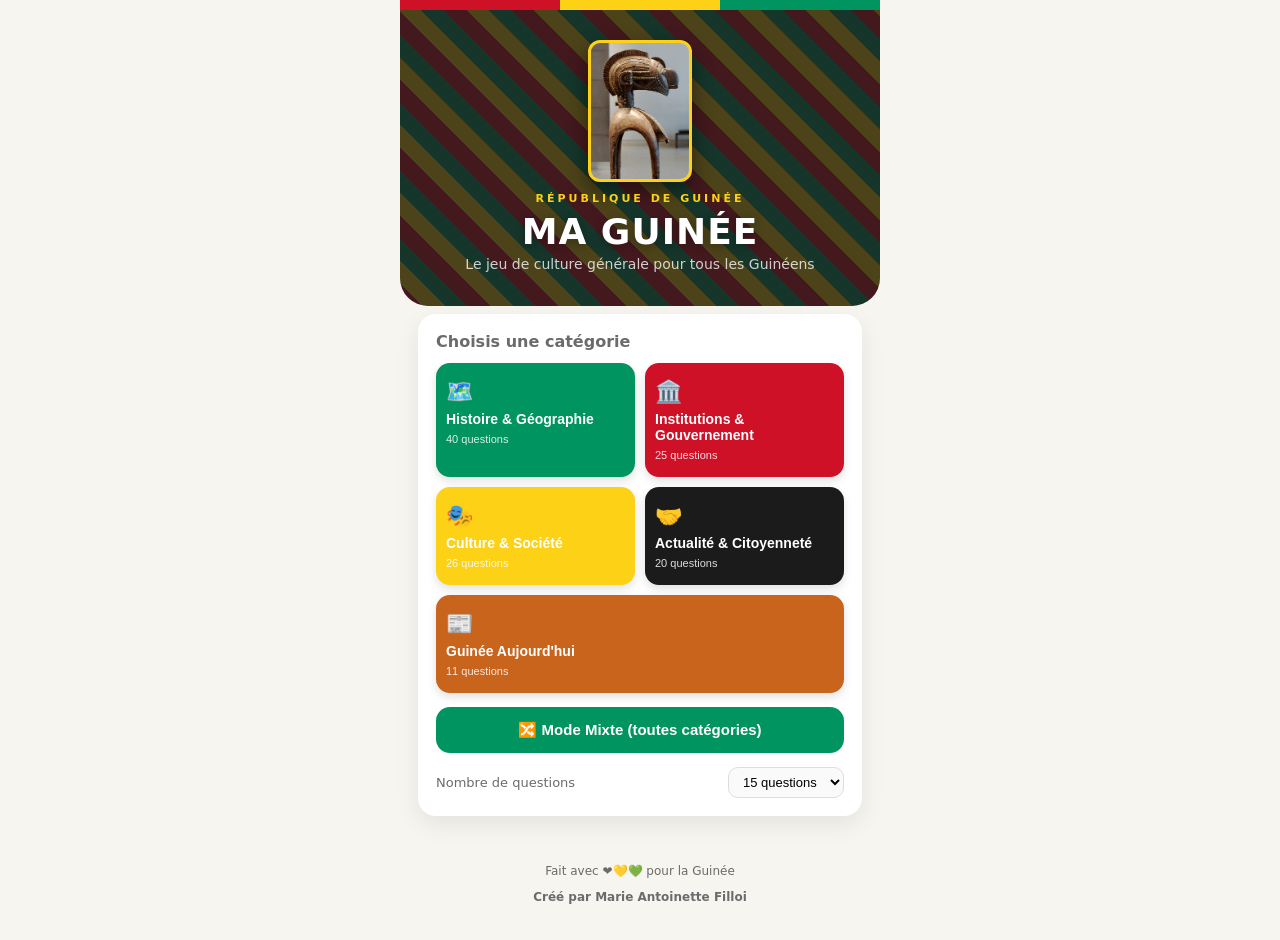
==== index.html @ 1d5f9b4f "Ajoute un bouton Partager mon score sur l'ecran de resultats Utilise l'API de partage native du tele" ====
<!DOCTYPE html>
<html lang="fr">
<head>
<meta charset="UTF-8" />
<meta name="viewport" content="width=device-width, initial-scale=1, viewport-fit=cover" />
<title>MA GUINÉE — Jeu de culture générale</title>
<meta name="description" content="Jeu de culture générale sur la Guinée : histoire, géographie, institutions, culture et citoyenneté." />
<meta name="theme-color" content="#009460" />
<link rel="manifest" href="manifest.json" />
<link rel="icon" href="icons/icon.png" type="image/png" />
<link rel="apple-touch-icon" href="icons/icon.png" />
<link rel="stylesheet" href="style.css" />
</head>
<body>

<div id="app">

  <!-- ===== ÉCRAN ACCUEIL ===== -->
  <section id="screen-home" class="screen active">
    <div class="flagbar" aria-hidden="true"></div>
    <header class="home-header">
      <div class="hero-pattern" aria-hidden="true"></div>
      <div class="emblem-badge">
        <img class="emblem-photo" src="icons/nimba.jpg" alt="Masque Nimba (D'mba), peuple Baga, symbole culturel de la Guinée" loading="eager" />
      </div>
      <p class="eyebrow">RÉPUBLIQUE DE GUINÉE</p>
      <h1>MA GUINÉE</h1>
      <p class="tagline">Le jeu de culture générale pour tous les Guinéens</p>
    </header>

    <div class="home-card">
      <h2>Choisis une catégorie</h2>
      <div id="category-grid" class="category-grid"></div>

      <button id="btn-mixte" class="btn btn-primary btn-block">🔀 Mode Mixte (toutes catégories)</button>

      <div class="options-row">
        <label for="select-length">Nombre de questions</label>
        <select id="select-length">
          <option value="10">10 questions</option>
          <option value="15" selected>15 questions</option>
          <option value="20">20 questions</option>
        </select>
      </div>
    </div>

    <div id="scoreboard" class="scoreboard"></div>

    <footer class="home-footer">
      <p>Fait avec ❤️💛💚 pour la Guinée</p>
      <p class="credit">Créé par Marie Antoinette Filloi</p>
    </footer>
  </section>

  <!-- ===== ÉCRAN QUIZ ===== -->
  <section id="screen-quiz" class="screen">
    <div class="quiz-top">
      <button id="btn-quit" class="btn-icon" aria-label="Quitter">✕</button>
      <div class="progress-wrap">
        <div class="progress-bar"><div id="progress-fill" class="progress-fill"></div></div>
        <div id="progress-label" class="progress-label">Question 1/15</div>
      </div>
      <div id="timer" class="timer">20</div>
    </div>

    <div class="quiz-body">
      <div id="quiz-category-tag" class="category-tag"></div>
      <h2 id="question-text" class="question-text"></h2>
      <div id="choices" class="choices"></div>
      <div id="explain" class="explain hidden"></div>
    </div>

    <div class="quiz-bottom">
      <div id="score-live" class="score-live">Score : 0</div>
      <button id="btn-next" class="btn btn-primary" disabled>Suivant →</button>
    </div>
  </section>

  <!-- ===== ÉCRAN RÉSULTATS ===== -->
  <section id="screen-results" class="screen">
    <div class="results-card">
      <div id="result-badge" class="result-badge">🏆</div>
      <h2 id="result-title">Bravo !</h2>
      <p id="result-score" class="result-score">0 / 0</p>
      <p id="result-message" class="result-message"></p>

      <div id="review-list" class="review-list"></div>

      <div class="results-actions">
        <button id="btn-share" class="btn btn-share btn-block">📤 Partager mon score</button>
        <button id="btn-replay" class="btn btn-primary btn-block">🔁 Rejouer</button>
        <button id="btn-home" class="btn btn-ghost btn-block">🏠 Accueil</button>
      </div>
    </div>
  </section>

</div>

<script src="questions.js"></script>
<script src="app.js"></script>
</body>
</html>
---- style.css ----
:root {
  --red: #CE1126;
  --yellow: #FCD116;
  --green: #009460;
  --ink: #1b1b1b;
  --bg: #f7f5f0;
  --card: #ffffff;
  --muted: #6b6b6b;
  --radius: 18px;
  --shadow: 0 8px 24px rgba(0,0,0,0.08);
}

* { box-sizing: border-box; }

html, body {
  margin: 0;
  padding: 0;
  background: var(--bg);
  color: var(--ink);
  font-family: "Segoe UI", system-ui, -apple-system, Roboto, Helvetica, Arial, sans-serif;
  -webkit-tap-highlight-color: transparent;
}

#app {
  max-width: 480px;
  margin: 0 auto;
  min-height: 100vh;
  display: flex;
  flex-direction: column;
  position: relative;
}

.screen {
  display: none;
  flex: 1;
  flex-direction: column;
  padding: 0 18px 24px;
  animation: fadeIn .25s ease;
}
.screen.active { display: flex; }

@keyframes fadeIn {
  from { opacity: 0; transform: translateY(6px); }
  to { opacity: 1; transform: translateY(0); }
}

/* ===== HOME ===== */
.flagbar {
  height: 10px;
  margin: 0 -18px;
  background: linear-gradient(to right, var(--red) 0 33.33%, var(--yellow) 33.33% 66.66%, var(--green) 66.66% 100%);
}

.home-header {
  position: relative;
  overflow: hidden;
  text-align: center;
  margin: 0 -18px;
  padding: 30px 18px 34px;
  background: var(--ink);
  border-radius: 0 0 28px 28px;
  isolation: isolate;
}
.hero-pattern {
  position: absolute;
  inset: 0;
  opacity: 0.22;
  background-image: repeating-linear-gradient(
    45deg,
    var(--red) 0 16px,
    var(--yellow) 16px 32px,
    var(--green) 32px 48px
  );
}
.emblem-badge {
  position: relative;
  z-index: 1;
  width: 104px;
  height: 142px;
  margin: 0 auto 10px;
  border-radius: 12px;
  background: #e9dcc0;
  border: 3px solid var(--yellow);
  box-shadow: 0 8px 20px rgba(0,0,0,0.45), inset 0 0 0 2px rgba(0,0,0,0.12);
  overflow: hidden;
}
.emblem-photo {
  width: 100%;
  height: 100%;
  object-fit: cover;
  object-position: 50% 22%;
  display: block;
}
.eyebrow {
  position: relative;
  z-index: 1;
  margin: 0;
  color: var(--yellow);
  font-size: 11px;
  font-weight: 700;
  letter-spacing: 3px;
}
.home-header h1 {
  position: relative;
  z-index: 1;
  font-size: 32px;
  letter-spacing: 1px;
  margin: 6px 0 4px;
  color: #fff;
  text-shadow: 0 2px 10px rgba(0,0,0,0.3);
}
.home-header .tagline {
  position: relative;
  z-index: 1;
  margin: 0;
  color: rgba(255,255,255,0.78);
  font-size: 14px;
}

.home-card {
  background: var(--card);
  border-radius: var(--radius);
  box-shadow: var(--shadow);
  padding: 18px;
  margin-top: 8px;
}
.home-card h2 {
  margin: 0 0 12px;
  font-size: 16px;
  color: var(--muted);
  font-weight: 600;
}

.category-grid {
  display: grid;
  grid-template-columns: 1fr 1fr;
  gap: 10px;
  margin-bottom: 14px;
}
.category-btn {
  border: none;
  border-radius: 14px;
  padding: 16px 10px;
  text-align: left;
  cursor: pointer;
  color: #fff;
  font-weight: 700;
  font-size: 14px;
  display: flex;
  flex-direction: column;
  gap: 6px;
  transition: transform .12s ease, box-shadow .12s ease;
  box-shadow: 0 4px 10px rgba(0,0,0,0.12);
}
.category-btn:active { transform: scale(0.96); }
.category-btn .cat-icon { font-size: 22px; }
.category-btn .cat-count {
  font-weight: 400;
  font-size: 11px;
  opacity: 0.85;
}
.category-grid > .category-btn:last-child:nth-child(odd) {
  grid-column: 1 / -1;
}

.btn {
  border: none;
  border-radius: 14px;
  padding: 14px 18px;
  font-size: 15px;
  font-weight: 700;
  cursor: pointer;
  transition: transform .1s ease, opacity .15s ease;
}
.btn:active { transform: scale(0.97); }
.btn-block { width: 100%; }
.btn-primary {
  background: var(--green);
  color: #fff;
}
.btn-primary:disabled {
  opacity: 0.4;
  cursor: not-allowed;
}
.btn-ghost {
  background: transparent;
  color: var(--ink);
  border: 2px solid #e2e2e2;
  margin-top: 10px;
}
.btn-share {
  background: #25D366;
  color: #fff;
}

#btn-mixte { margin-bottom: 14px; }

.options-row {
  display: flex;
  align-items: center;
  justify-content: space-between;
  font-size: 13px;
  color: var(--muted);
}
.options-row select {
  border: 1px solid #ddd;
  border-radius: 10px;
  padding: 6px 10px;
  font-size: 13px;
  background: #fafafa;
}

.scoreboard {
  margin-top: 16px;
  display: flex;
  flex-direction: column;
  gap: 8px;
}
.score-row {
  display: flex;
  justify-content: space-between;
  background: var(--card);
  border-radius: 12px;
  padding: 10px 14px;
  font-size: 13px;
  box-shadow: var(--shadow);
}
.score-row strong { color: var(--green); }

.home-footer {
  margin-top: auto;
  text-align: center;
  padding-top: 20px;
  color: var(--muted);
  font-size: 12px;
}
.home-footer .credit {
  margin-top: 2px;
  font-weight: 600;
}

/* ===== QUIZ ===== */
.quiz-top {
  display: flex;
  align-items: center;
  gap: 10px;
  padding: 16px 0 10px;
}
.btn-icon {
  background: #eee;
  border: none;
  border-radius: 50%;
  width: 34px;
  height: 34px;
  font-size: 15px;
  cursor: pointer;
  flex-shrink: 0;
}
.progress-wrap { flex: 1; }
.progress-bar {
  background: #e7e7e7;
  border-radius: 8px;
  height: 8px;
  overflow: hidden;
}
.progress-fill {
  background: var(--green);
  height: 100%;
  width: 0%;
  transition: width .3s ease;
}
.progress-label {
  font-size: 11px;
  color: var(--muted);
  margin-top: 4px;
}
.timer {
  width: 36px;
  height: 36px;
  border-radius: 50%;
  background: var(--yellow);
  color: var(--ink);
  display: flex;
  align-items: center;
  justify-content: center;
  font-weight: 800;
  font-size: 13px;
  flex-shrink: 0;
}
.timer.low {
  background: var(--red);
  color: #fff;
}

.quiz-body { flex: 1; padding-top: 6px; }
.category-tag {
  display: inline-block;
  font-size: 11px;
  font-weight: 700;
  padding: 4px 10px;
  border-radius: 20px;
  background: #eee;
  color: var(--muted);
  margin-bottom: 10px;
}
.question-text {
  font-size: 20px;
  line-height: 1.35;
  margin: 0 0 18px;
}

.choices {
  display: flex;
  flex-direction: column;
  gap: 10px;
}
.choice-btn {
  text-align: left;
  background: var(--card);
  border: 2px solid #e8e8e8;
  border-radius: 14px;
  padding: 14px 16px;
  font-size: 15px;
  cursor: pointer;
  box-shadow: 0 2px 6px rgba(0,0,0,0.04);
  transition: border-color .15s ease, background .15s ease;
}
.choice-btn:active { transform: scale(0.98); }
.choice-btn.correct {
  background: rgba(0,148,96,0.12);
  border-color: var(--green);
  font-weight: 700;
}
.choice-btn.wrong {
  background: rgba(206,17,38,0.1);
  border-color: var(--red);
  font-weight: 700;
}
.choice-btn.disabled { pointer-events: none; opacity: 0.85; }

.explain {
  margin-top: 14px;
  background: #fff9e6;
  border: 1px solid var(--yellow);
  border-radius: 12px;
  padding: 10px 14px;
  font-size: 13px;
  color: #6b5700;
}
.explain.hidden { display: none; }

.quiz-bottom {
  display: flex;
  align-items: center;
  justify-content: space-between;
  padding-top: 16px;
  gap: 12px;
}
.score-live {
  font-size: 13px;
  color: var(--muted);
  font-weight: 600;
}

/* ===== RESULTS ===== */
#screen-results { justify-content: center; }
.results-card {
  background: var(--card);
  border-radius: var(--radius);
  box-shadow: var(--shadow);
  padding: 26px 20px;
  text-align: center;
}
.result-badge { font-size: 54px; }
#result-title { margin: 6px 0 2px; }
.result-score {
  font-size: 32px;
  font-weight: 800;
  color: var(--green);
  margin: 4px 0;
}
.result-message {
  color: var(--muted);
  font-size: 14px;
  margin-bottom: 18px;
}

.review-list {
  text-align: left;
  max-height: 260px;
  overflow-y: auto;
  margin-bottom: 18px;
  display: flex;
  flex-direction: column;
  gap: 8px;
}
.review-item {
  border-radius: 10px;
  padding: 8px 12px;
  font-size: 12px;
  background: #f5f5f5;
}
.review-item.ok { border-left: 4px solid var(--green); }
.review-item.ko { border-left: 4px solid var(--red); }
.review-item .q { font-weight: 600; margin-bottom: 2px; }
.review-item .a { color: var(--muted); }

@media (min-width: 420px) {
  .home-header h1 { font-size: 36px; }
}
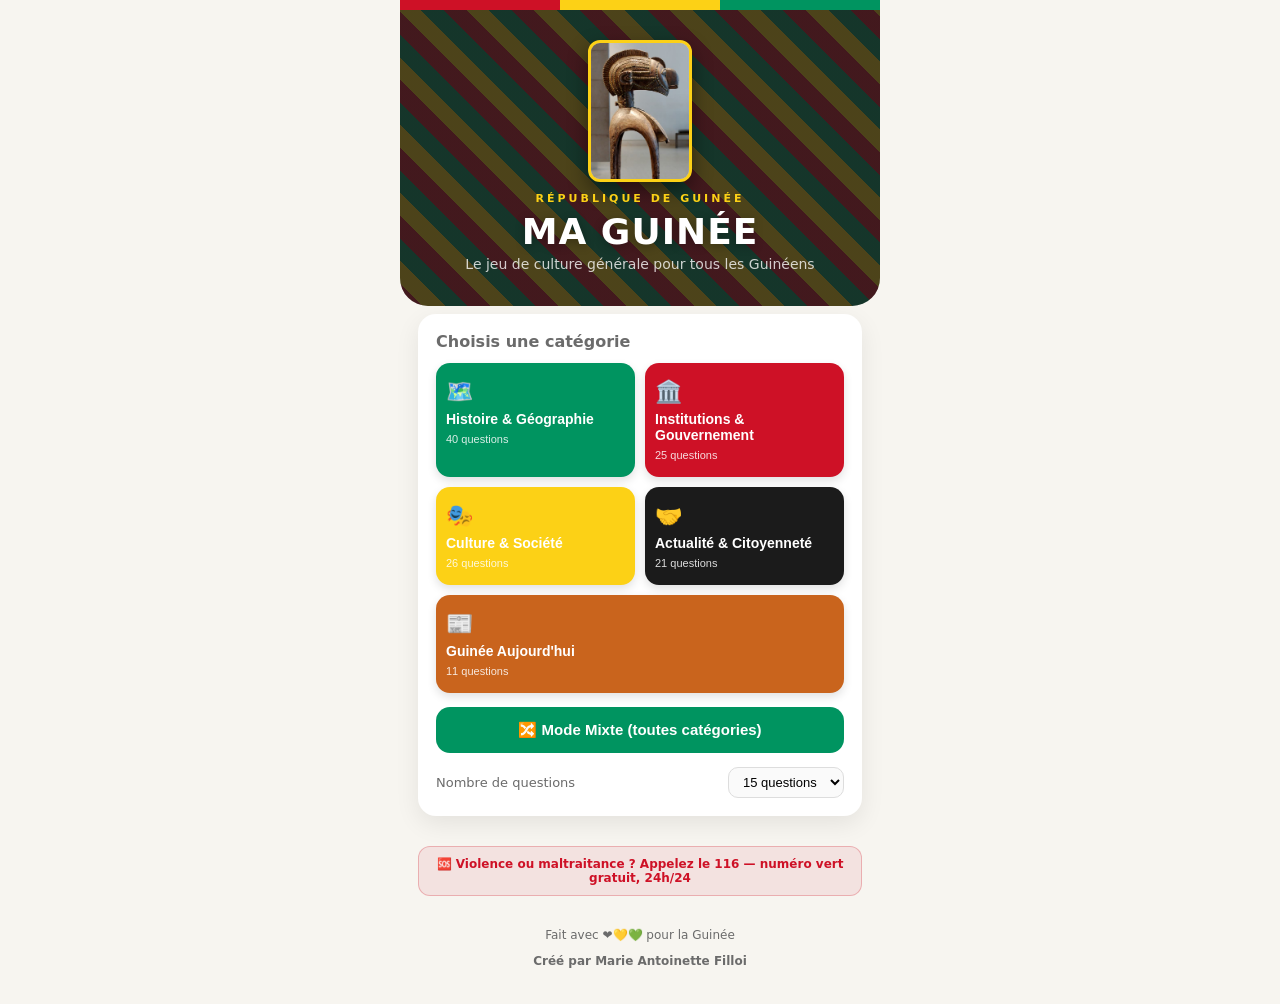
==== commit c99bc9d8: "Ajoute le numero vert 116 (violences/maltraitance) Affiche en permanence sur l'ecran d'accueil et aj" ====
--- a/index.html
+++ b/index.html
@@ -45,6 +45,10 @@
     </div>
 
     <div id="scoreboard" class="scoreboard"></div>
+
+    <div class="helpline">
+      🆘 Violence ou maltraitance ? Appelez le <strong>116</strong> — numéro vert gratuit, 24h/24
+    </div>
 
     <footer class="home-footer">
       <p>Fait avec ❤️💛💚 pour la Guinée</p>
--- a/style.css
+++ b/style.css
@@ -227,6 +227,18 @@
 }
 .score-row strong { color: var(--green); }
 
+.helpline {
+  margin-top: 14px;
+  background: rgba(206,17,38,0.08);
+  border: 1px solid rgba(206,17,38,0.25);
+  color: var(--red);
+  border-radius: 12px;
+  padding: 10px 14px;
+  font-size: 12px;
+  text-align: center;
+  font-weight: 600;
+}
+
 .home-footer {
   margin-top: auto;
   text-align: center;
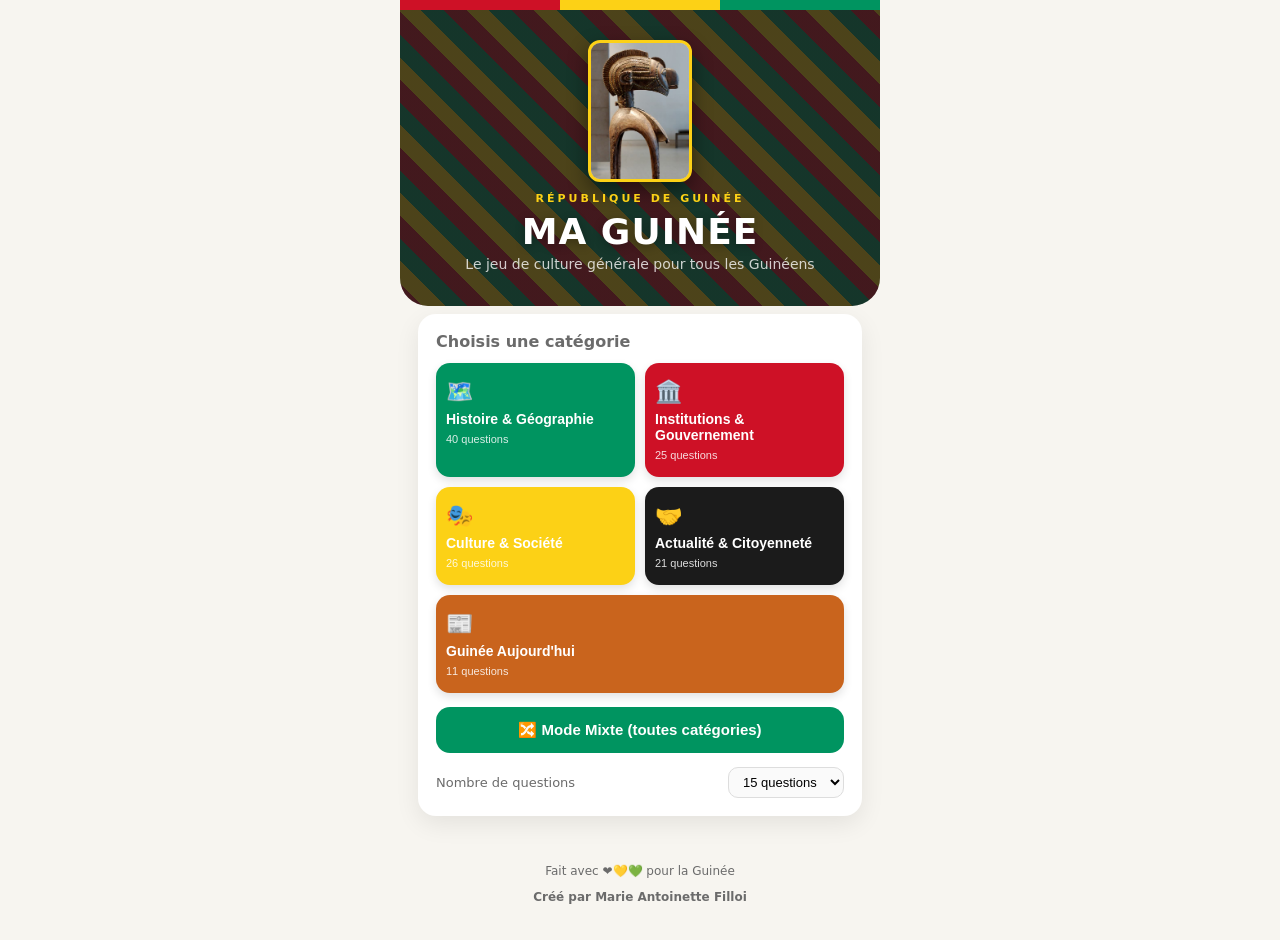
==== commit 313c43fe: "Retire l'encart 116 de la page d'accueil Le numero reste uniquement dans la question du quiz, comme " ====
--- a/index.html
+++ b/index.html
@@ -45,10 +45,6 @@
     </div>
 
     <div id="scoreboard" class="scoreboard"></div>
-
-    <div class="helpline">
-      🆘 Violence ou maltraitance ? Appelez le <strong>116</strong> — numéro vert gratuit, 24h/24
-    </div>
 
     <footer class="home-footer">
       <p>Fait avec ❤️💛💚 pour la Guinée</p>
--- a/style.css
+++ b/style.css
@@ -227,18 +227,6 @@
 }
 .score-row strong { color: var(--green); }
 
-.helpline {
-  margin-top: 14px;
-  background: rgba(206,17,38,0.08);
-  border: 1px solid rgba(206,17,38,0.25);
-  color: var(--red);
-  border-radius: 12px;
-  padding: 10px 14px;
-  font-size: 12px;
-  text-align: center;
-  font-weight: 600;
-}
-
 .home-footer {
   margin-top: auto;
   text-align: center;
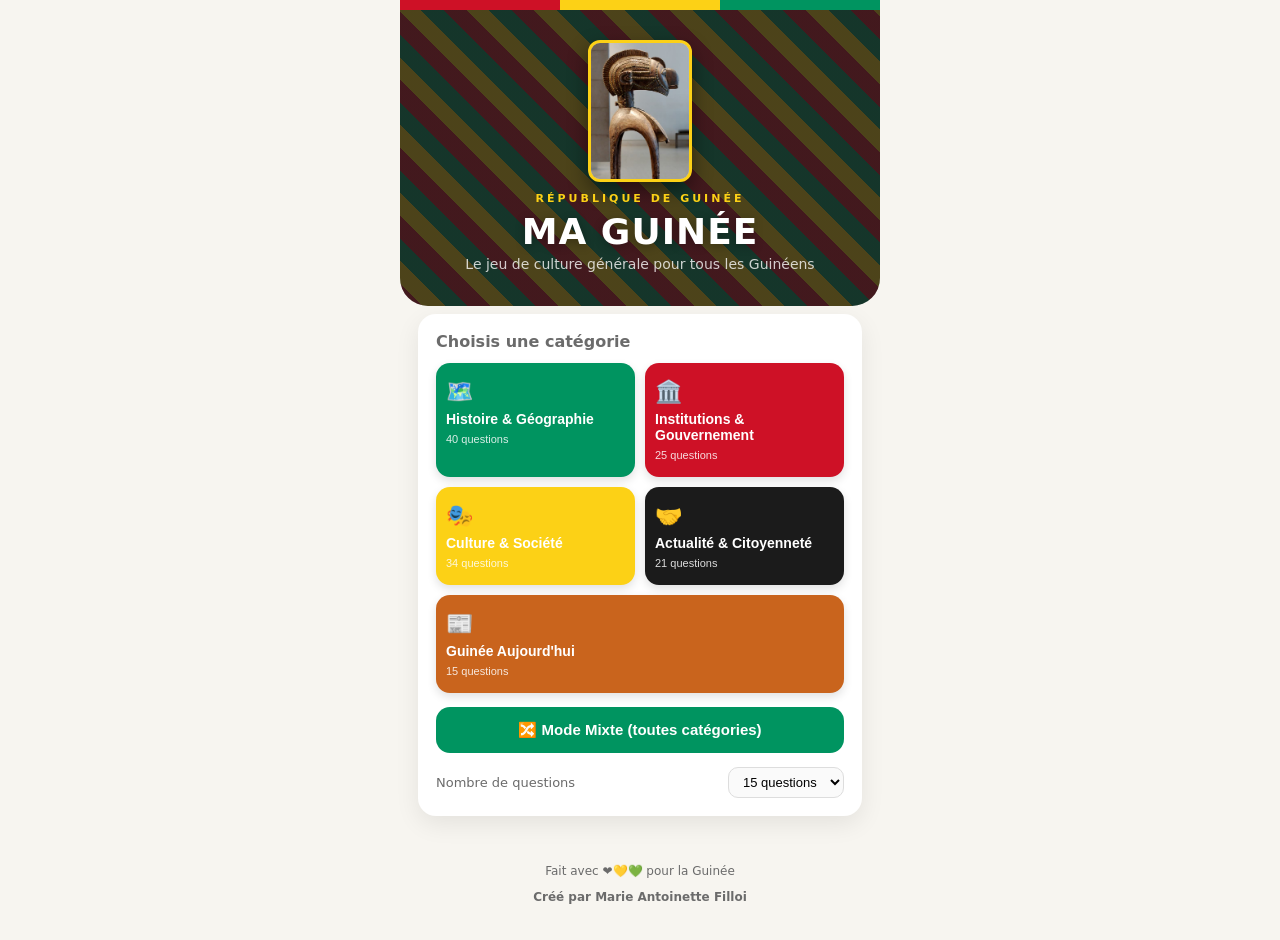
==== commit a81c7ee5: "Ajoute une derniere chance de 10s avant de compter une question comme ratee Si le temps initial (20s" ====
--- a/index.html
+++ b/index.html
@@ -66,6 +66,7 @@
     <div class="quiz-body">
       <div id="quiz-category-tag" class="category-tag"></div>
       <h2 id="question-text" class="question-text"></h2>
+      <div id="last-chance" class="last-chance hidden">⏳ Dernière chance ! Réponds vite.</div>
       <div id="choices" class="choices"></div>
       <div id="explain" class="explain hidden"></div>
     </div>
--- a/style.css
+++ b/style.css
@@ -349,6 +349,24 @@
 }
 .explain.hidden { display: none; }
 
+.last-chance {
+  margin-bottom: 12px;
+  padding: 8px 14px;
+  border-radius: 10px;
+  background: rgba(206,17,38,0.12);
+  color: var(--red);
+  font-weight: 700;
+  font-size: 13px;
+  text-align: center;
+  animation: pulse 1s infinite;
+}
+.last-chance.hidden { display: none; }
+
+@keyframes pulse {
+  0%, 100% { opacity: 1; }
+  50% { opacity: 0.5; }
+}
+
 .quiz-bottom {
   display: flex;
   align-items: center;
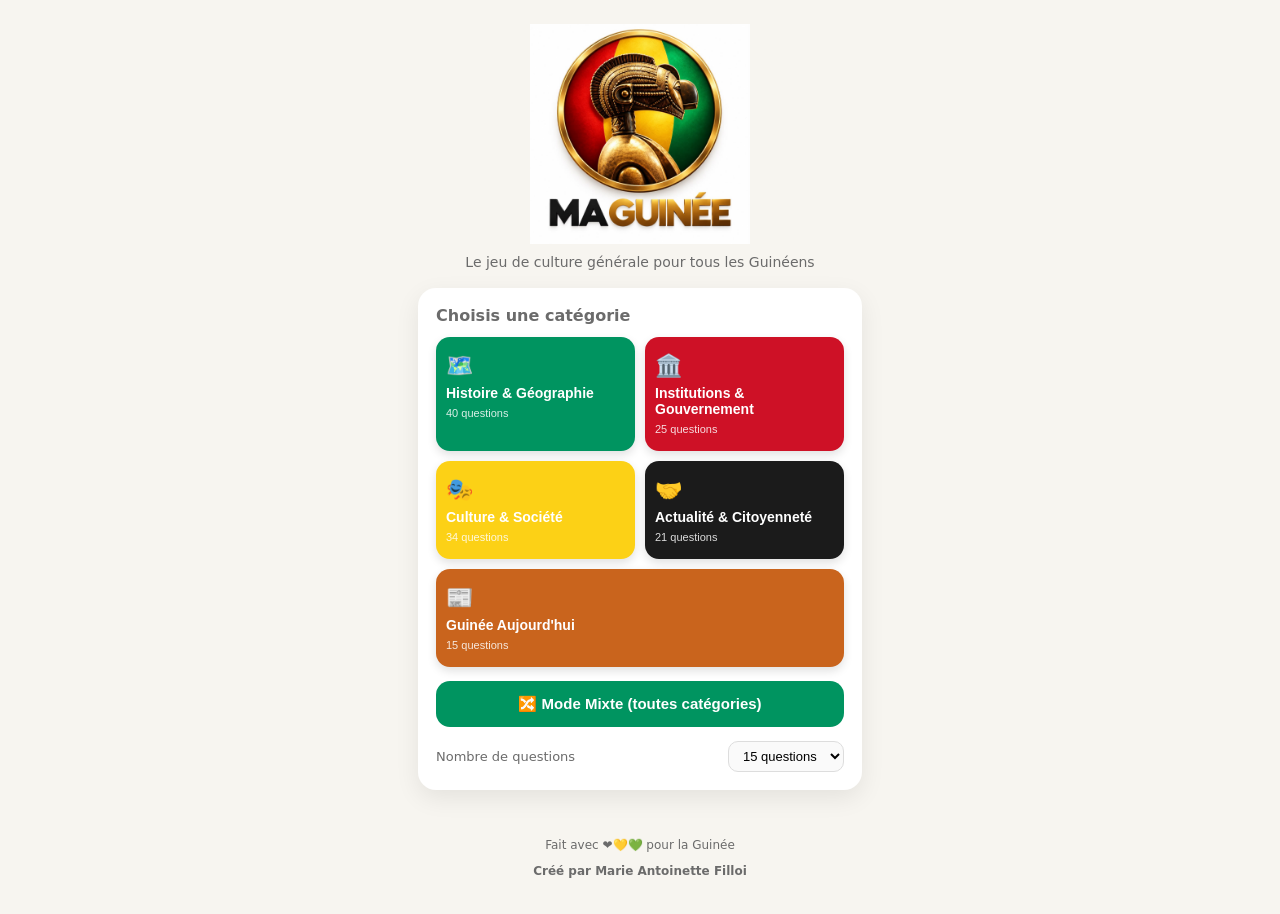
==== commit 5dc69589: "Utilise le logo fourni par l'utilisatrice (medaillon + texte) Remplace le badge/texte generes par l'" ====
--- a/index.html
+++ b/index.html
@@ -17,14 +17,8 @@
 
   <!-- ===== ÉCRAN ACCUEIL ===== -->
   <section id="screen-home" class="screen active">
-    <div class="flagbar" aria-hidden="true"></div>
     <header class="home-header">
-      <div class="hero-pattern" aria-hidden="true"></div>
-      <div class="emblem-badge">
-        <img class="emblem-photo" src="icons/nimba.jpg" alt="Masque Nimba (D'mba), peuple Baga, symbole culturel de la Guinée" loading="eager" />
-      </div>
-      <p class="eyebrow">RÉPUBLIQUE DE GUINÉE</p>
-      <h1>MA GUINÉE</h1>
+      <img class="logo-full" src="icons/logo-full.jpg" alt="MA GUINÉE" loading="eager" />
       <p class="tagline">Le jeu de culture générale pour tous les Guinéens</p>
     </header>
 
--- a/style.css
+++ b/style.css
@@ -45,75 +45,20 @@
 }
 
 /* ===== HOME ===== */
-.flagbar {
-  height: 10px;
-  margin: 0 -18px;
-  background: linear-gradient(to right, var(--red) 0 33.33%, var(--yellow) 33.33% 66.66%, var(--green) 66.66% 100%);
-}
-
 .home-header {
-  position: relative;
-  overflow: hidden;
   text-align: center;
-  margin: 0 -18px;
-  padding: 30px 18px 34px;
-  background: var(--ink);
-  border-radius: 0 0 28px 28px;
-  isolation: isolate;
-}
-.hero-pattern {
-  position: absolute;
-  inset: 0;
-  opacity: 0.22;
-  background-image: repeating-linear-gradient(
-    45deg,
-    var(--red) 0 16px,
-    var(--yellow) 16px 32px,
-    var(--green) 32px 48px
-  );
-}
-.emblem-badge {
-  position: relative;
-  z-index: 1;
-  width: 104px;
-  height: 142px;
-  margin: 0 auto 10px;
-  border-radius: 12px;
-  background: #e9dcc0;
-  border: 3px solid var(--yellow);
-  box-shadow: 0 8px 20px rgba(0,0,0,0.45), inset 0 0 0 2px rgba(0,0,0,0.12);
-  overflow: hidden;
-}
-.emblem-photo {
-  width: 100%;
-  height: 100%;
-  object-fit: cover;
-  object-position: 50% 22%;
+  padding: 24px 18px 10px;
+}
+.logo-full {
+  width: 220px;
+  max-width: 70%;
+  height: auto;
   display: block;
-}
-.eyebrow {
-  position: relative;
-  z-index: 1;
-  margin: 0;
-  color: var(--yellow);
-  font-size: 11px;
-  font-weight: 700;
-  letter-spacing: 3px;
-}
-.home-header h1 {
-  position: relative;
-  z-index: 1;
-  font-size: 32px;
-  letter-spacing: 1px;
-  margin: 6px 0 4px;
-  color: #fff;
-  text-shadow: 0 2px 10px rgba(0,0,0,0.3);
+  margin: 0 auto;
 }
 .home-header .tagline {
-  position: relative;
-  z-index: 1;
-  margin: 0;
-  color: rgba(255,255,255,0.78);
+  margin: 10px 0 0;
+  color: var(--muted);
   font-size: 14px;
 }
 
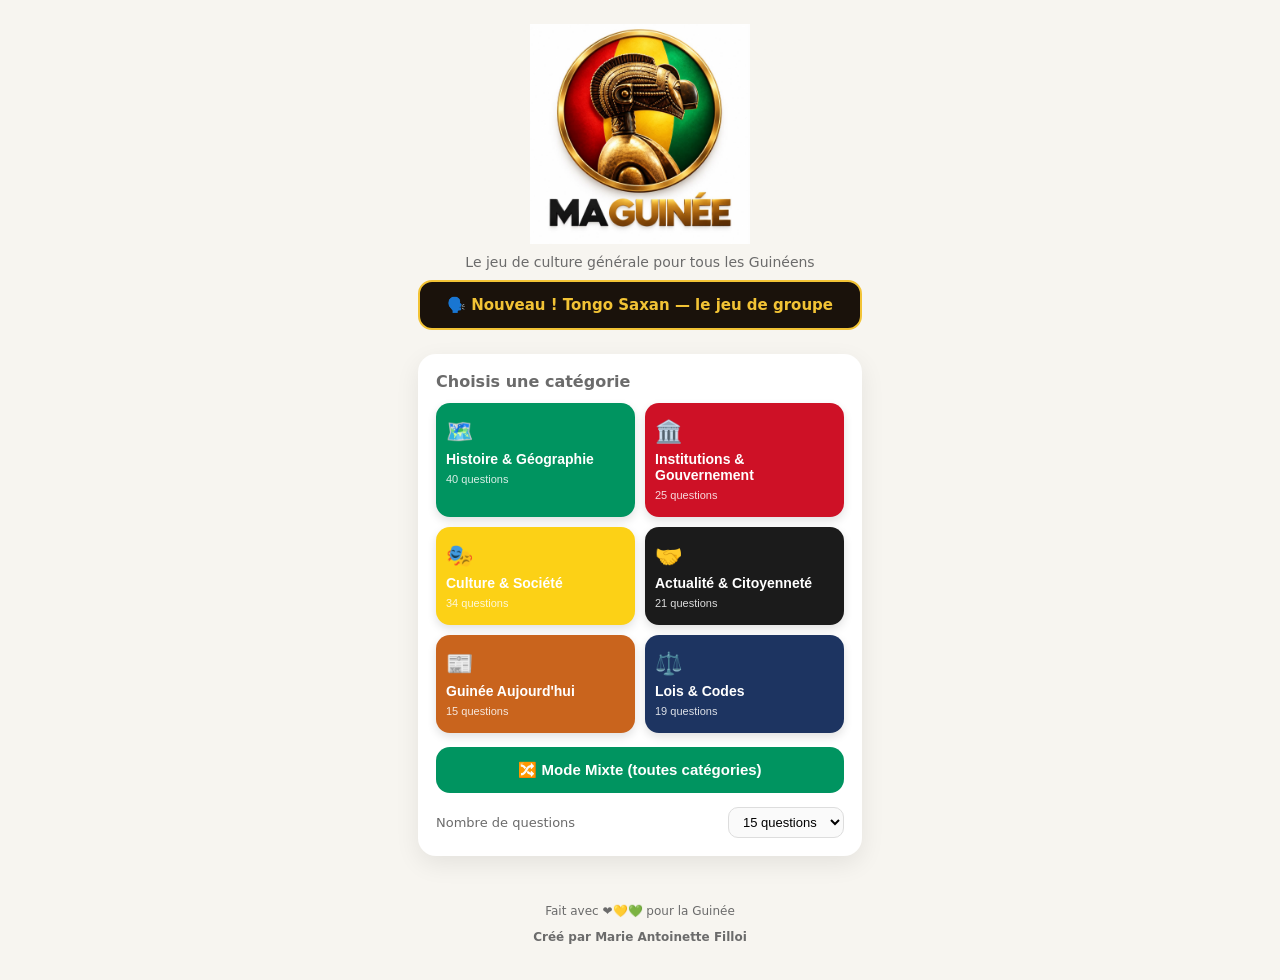
==== commit 8df17935: "Ajout du jeu Tongo Saxan Secondes" ====
--- a/index.html
+++ b/index.html
@@ -21,6 +21,10 @@
       <img class="logo-full" src="icons/logo-full.jpg" alt="MA GUINÉE" loading="eager" />
       <p class="tagline">Le jeu de culture générale pour tous les Guinéens</p>
     </header>
+        <a href="tongo-saxan/index.html" class="btn btn-block"
+       style="display:block;text-align:center;text-decoration:none;margin:0 0 16px;background:#1a120b;color:#f2c335;border:2px solid #f2c335;font-weight:800;">
+      🗣️ Nouveau ! Tongo Saxan — le jeu de groupe
+    </a>
 
     <div class="home-card">
       <h2>Choisis une catégorie</h2>
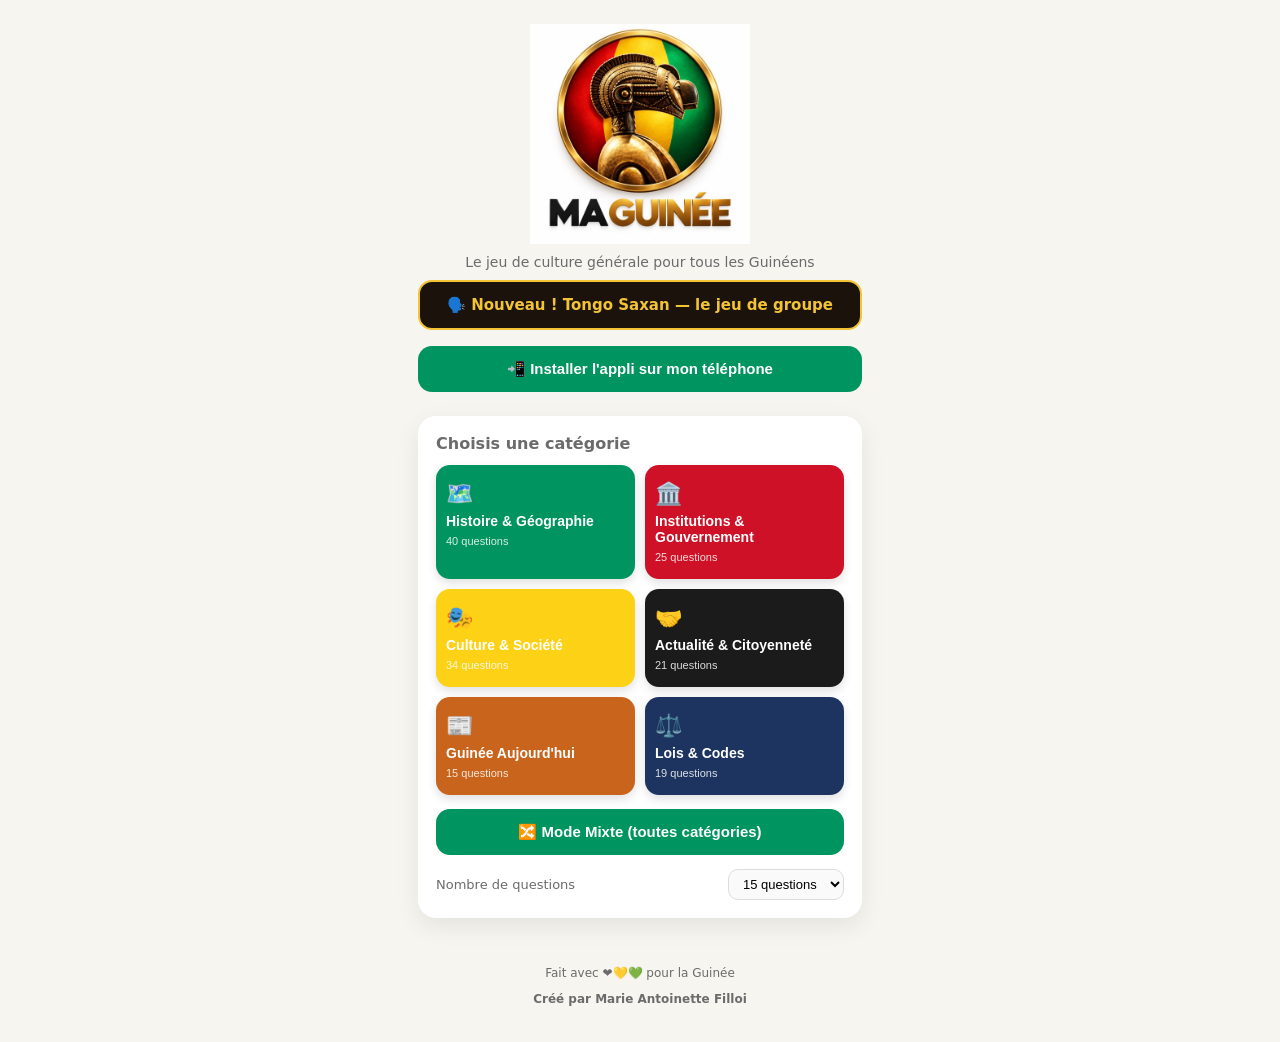
==== commit 5a180203: "Bouton installer l'appli" ====
--- a/index.html
+++ b/index.html
@@ -25,6 +25,10 @@
        style="display:block;text-align:center;text-decoration:none;margin:0 0 16px;background:#1a120b;color:#f2c335;border:2px solid #f2c335;font-weight:800;">
       🗣️ Nouveau ! Tongo Saxan — le jeu de groupe
     </a>
+        <button id="btn-install" type="button" class="btn btn-block"
+       style="display:block;margin:0 0 16px;background:#009460;color:#fff;font-weight:800;border:0;">
+      📲 Installer l'appli sur mon téléphone
+    </button>
 
     <div class="home-card">
       <h2>Choisis une catégorie</h2>
@@ -97,5 +101,71 @@
 
 <script src="questions.js"></script>
 <script src="app.js"></script>
+<!-- ===== FENÊTRE : INSTALLER L'APPLI ===== -->
+<div id="install-box" style="display:none;position:fixed;inset:0;background:rgba(0,0,0,.6);z-index:999;align-items:center;justify-content:center;padding:20px;">
+  <div style="background:#fff;color:#222;max-width:420px;width:100%;border-radius:18px;padding:22px;font-size:17px;line-height:1.45;">
+    <h3 style="margin:0 0 12px;color:#009460;">📲 Installer MA GUINÉE</h3>
+    <div id="install-steps"></div>
+    <button id="install-close" type="button" style="margin-top:14px;width:100%;padding:12px;border:0;border-radius:12px;background:#009460;color:#fff;font-size:17px;font-weight:700;">J'ai compris</button>
+  </div>
+</div>
+
+<script>
+(function () {
+  var btn = document.getElementById("btn-install");
+  var box = document.getElementById("install-box");
+  var steps = document.getElementById("install-steps");
+  var deferredPrompt = null;
+
+  // Déjà installée ? On cache le bouton.
+  var installed = window.matchMedia("(display-mode: standalone)").matches || window.navigator.standalone === true;
+  if (installed) { btn.style.display = "none"; return; }
+
+  // Android / ordinateur : Chrome propose l'installation automatique.
+  window.addEventListener("beforeinstallprompt", function (e) {
+    e.preventDefault();
+    deferredPrompt = e;
+  });
+  window.addEventListener("appinstalled", function () { btn.style.display = "none"; });
+
+  var ua = navigator.userAgent;
+  var isIOS = /iphone|ipad|ipod/i.test(ua);
+  var isAndroid = /android/i.test(ua);
+
+  btn.addEventListener("click", function () {
+    if (deferredPrompt) {
+      deferredPrompt.prompt();
+      deferredPrompt = null;
+      return;
+    }
+    if (isIOS) {
+      steps.innerHTML =
+        "<p><b>Sur iPhone :</b></p><ol>" +
+        "<li>Ouvre ce site dans <b>Safari</b>.</li>" +
+        "<li>Touche le bouton <b>Partager</b> (le carré avec une flèche ⬆️).</li>" +
+        "<li>Choisis <b>Sur l'écran d'accueil</b>.</li>" +
+        "<li>Touche <b>Ajouter</b>. L'icône Nimba apparaît ✅</li></ol>";
+    } else if (isAndroid) {
+      steps.innerHTML =
+        "<p><b>Sur Android :</b></p><ol>" +
+        "<li>Ouvre ce site dans <b>Chrome</b>.</li>" +
+        "<li>Touche les <b>3 points ⋮</b> en haut à droite.</li>" +
+        "<li>Choisis <b>Installer l'application</b> ou <b>Ajouter à l'écran d'accueil</b>.</li>" +
+        "<li>Confirme. L'icône Nimba apparaît ✅</li></ol>";
+    } else {
+      steps.innerHTML =
+        "<p><b>Sur ordinateur :</b></p><ol>" +
+        "<li>Ouvre ce site dans <b>Chrome</b> ou <b>Edge</b>.</li>" +
+        "<li>Clique sur l'icône <b>Installer</b> à droite de la barre d'adresse.</li>" +
+        "<li>Confirme. L'appli s'ouvre dans sa propre fenêtre ✅</li></ol>" +
+        "<p>Sur téléphone, ouvre ce site et touche à nouveau ce bouton.</p>";
+    }
+    box.style.display = "flex";
+  });
+
+  document.getElementById("install-close").addEventListener("click", function () { box.style.display = "none"; });
+  box.addEventListener("click", function (e) { if (e.target === box) box.style.display = "none"; });
+})();
+</script>
 </body>
 </html>
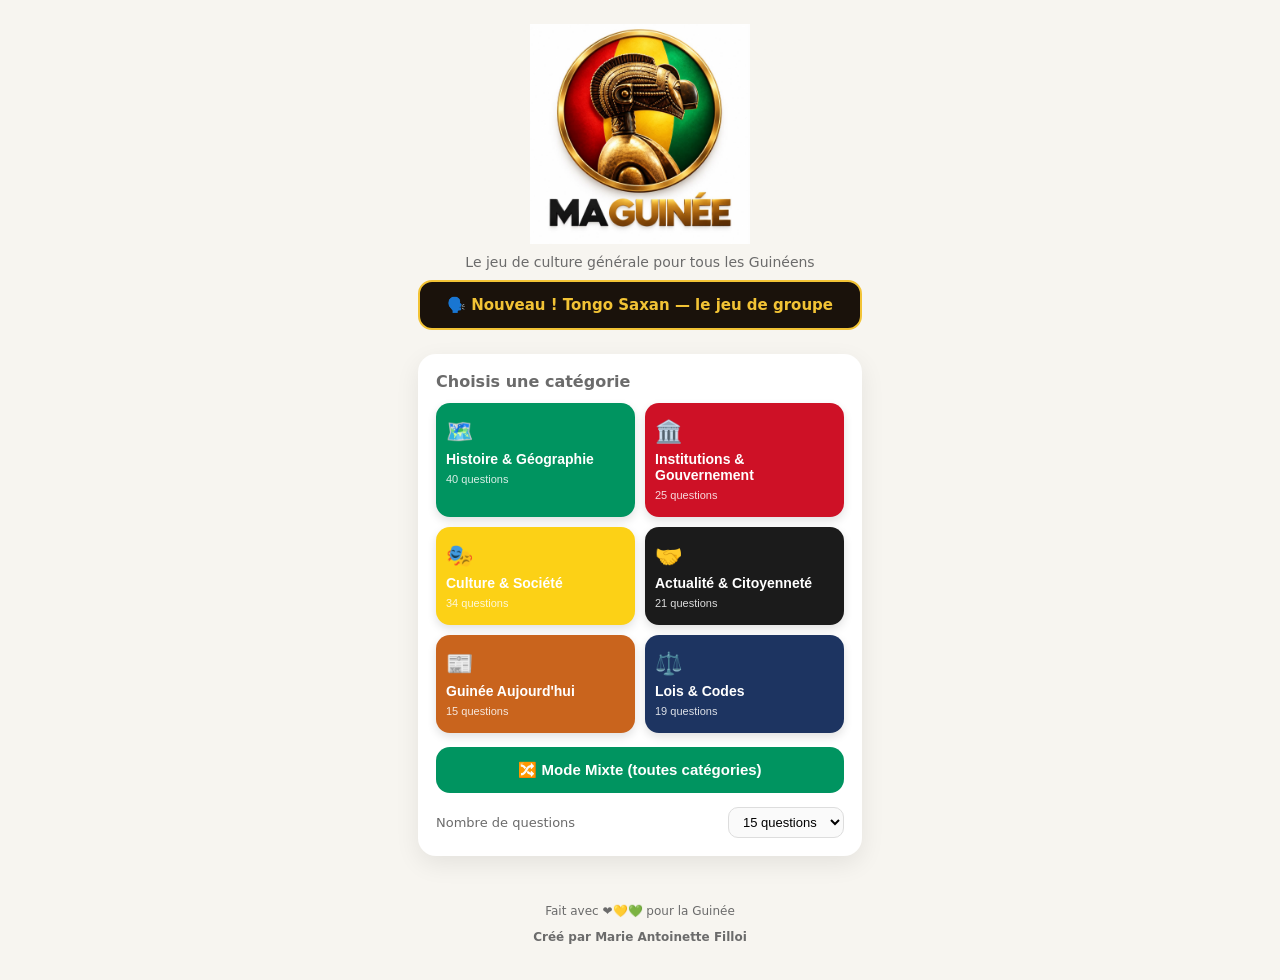
==== commit 16fbd3c8: "Revert "Bouton installer l'appli" This reverts commit 5a1802035d9bdd3042a8e51f4c1608de1682e576." ====
--- a/index.html
+++ b/index.html
@@ -25,10 +25,6 @@
        style="display:block;text-align:center;text-decoration:none;margin:0 0 16px;background:#1a120b;color:#f2c335;border:2px solid #f2c335;font-weight:800;">
       🗣️ Nouveau ! Tongo Saxan — le jeu de groupe
     </a>
-        <button id="btn-install" type="button" class="btn btn-block"
-       style="display:block;margin:0 0 16px;background:#009460;color:#fff;font-weight:800;border:0;">
-      📲 Installer l'appli sur mon téléphone
-    </button>
 
     <div class="home-card">
       <h2>Choisis une catégorie</h2>
@@ -101,71 +97,5 @@
 
 <script src="questions.js"></script>
 <script src="app.js"></script>
-<!-- ===== FENÊTRE : INSTALLER L'APPLI ===== -->
-<div id="install-box" style="display:none;position:fixed;inset:0;background:rgba(0,0,0,.6);z-index:999;align-items:center;justify-content:center;padding:20px;">
-  <div style="background:#fff;color:#222;max-width:420px;width:100%;border-radius:18px;padding:22px;font-size:17px;line-height:1.45;">
-    <h3 style="margin:0 0 12px;color:#009460;">📲 Installer MA GUINÉE</h3>
-    <div id="install-steps"></div>
-    <button id="install-close" type="button" style="margin-top:14px;width:100%;padding:12px;border:0;border-radius:12px;background:#009460;color:#fff;font-size:17px;font-weight:700;">J'ai compris</button>
-  </div>
-</div>
-
-<script>
-(function () {
-  var btn = document.getElementById("btn-install");
-  var box = document.getElementById("install-box");
-  var steps = document.getElementById("install-steps");
-  var deferredPrompt = null;
-
-  // Déjà installée ? On cache le bouton.
-  var installed = window.matchMedia("(display-mode: standalone)").matches || window.navigator.standalone === true;
-  if (installed) { btn.style.display = "none"; return; }
-
-  // Android / ordinateur : Chrome propose l'installation automatique.
-  window.addEventListener("beforeinstallprompt", function (e) {
-    e.preventDefault();
-    deferredPrompt = e;
-  });
-  window.addEventListener("appinstalled", function () { btn.style.display = "none"; });
-
-  var ua = navigator.userAgent;
-  var isIOS = /iphone|ipad|ipod/i.test(ua);
-  var isAndroid = /android/i.test(ua);
-
-  btn.addEventListener("click", function () {
-    if (deferredPrompt) {
-      deferredPrompt.prompt();
-      deferredPrompt = null;
-      return;
-    }
-    if (isIOS) {
-      steps.innerHTML =
-        "<p><b>Sur iPhone :</b></p><ol>" +
-        "<li>Ouvre ce site dans <b>Safari</b>.</li>" +
-        "<li>Touche le bouton <b>Partager</b> (le carré avec une flèche ⬆️).</li>" +
-        "<li>Choisis <b>Sur l'écran d'accueil</b>.</li>" +
-        "<li>Touche <b>Ajouter</b>. L'icône Nimba apparaît ✅</li></ol>";
-    } else if (isAndroid) {
-      steps.innerHTML =
-        "<p><b>Sur Android :</b></p><ol>" +
-        "<li>Ouvre ce site dans <b>Chrome</b>.</li>" +
-        "<li>Touche les <b>3 points ⋮</b> en haut à droite.</li>" +
-        "<li>Choisis <b>Installer l'application</b> ou <b>Ajouter à l'écran d'accueil</b>.</li>" +
-        "<li>Confirme. L'icône Nimba apparaît ✅</li></ol>";
-    } else {
-      steps.innerHTML =
-        "<p><b>Sur ordinateur :</b></p><ol>" +
-        "<li>Ouvre ce site dans <b>Chrome</b> ou <b>Edge</b>.</li>" +
-        "<li>Clique sur l'icône <b>Installer</b> à droite de la barre d'adresse.</li>" +
-        "<li>Confirme. L'appli s'ouvre dans sa propre fenêtre ✅</li></ol>" +
-        "<p>Sur téléphone, ouvre ce site et touche à nouveau ce bouton.</p>";
-    }
-    box.style.display = "flex";
-  });
-
-  document.getElementById("install-close").addEventListener("click", function () { box.style.display = "none"; });
-  box.addEventListener("click", function (e) { if (e.target === box) box.style.display = "none"; });
-})();
-</script>
 </body>
 </html>
